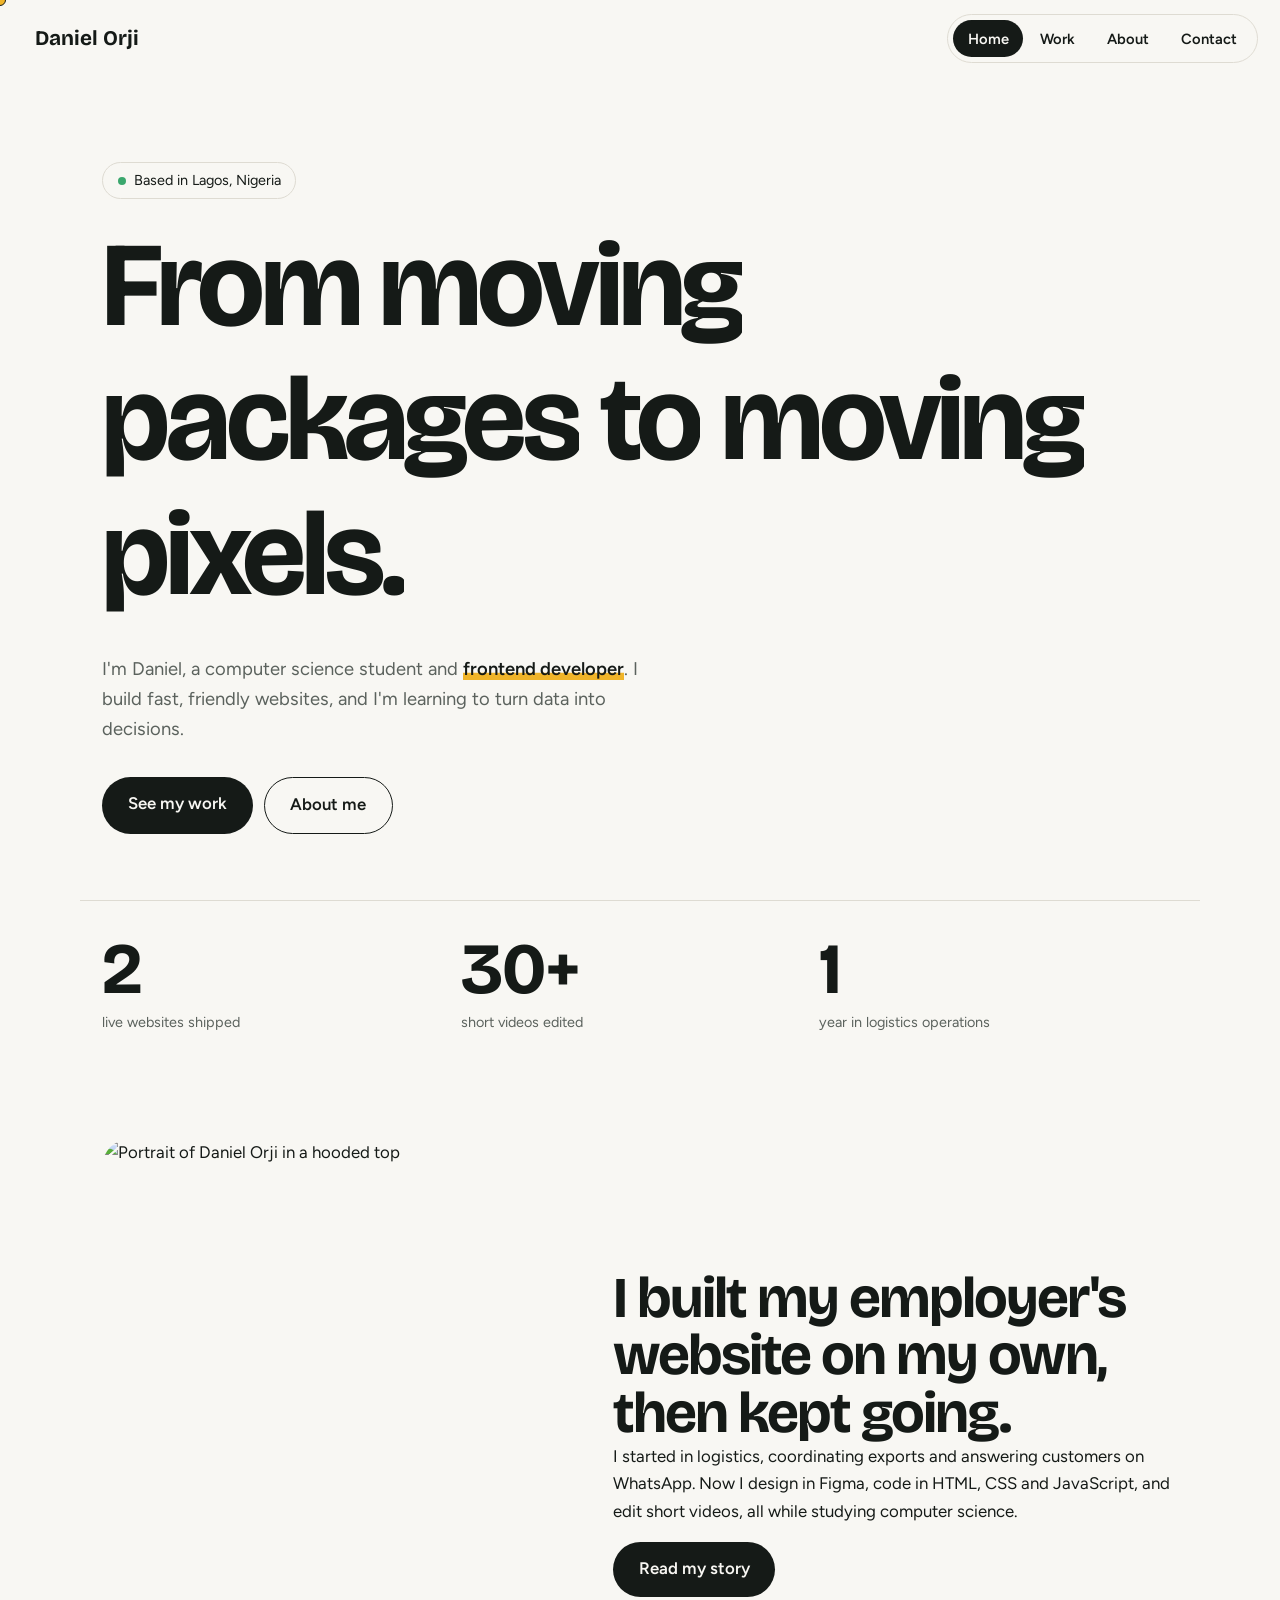
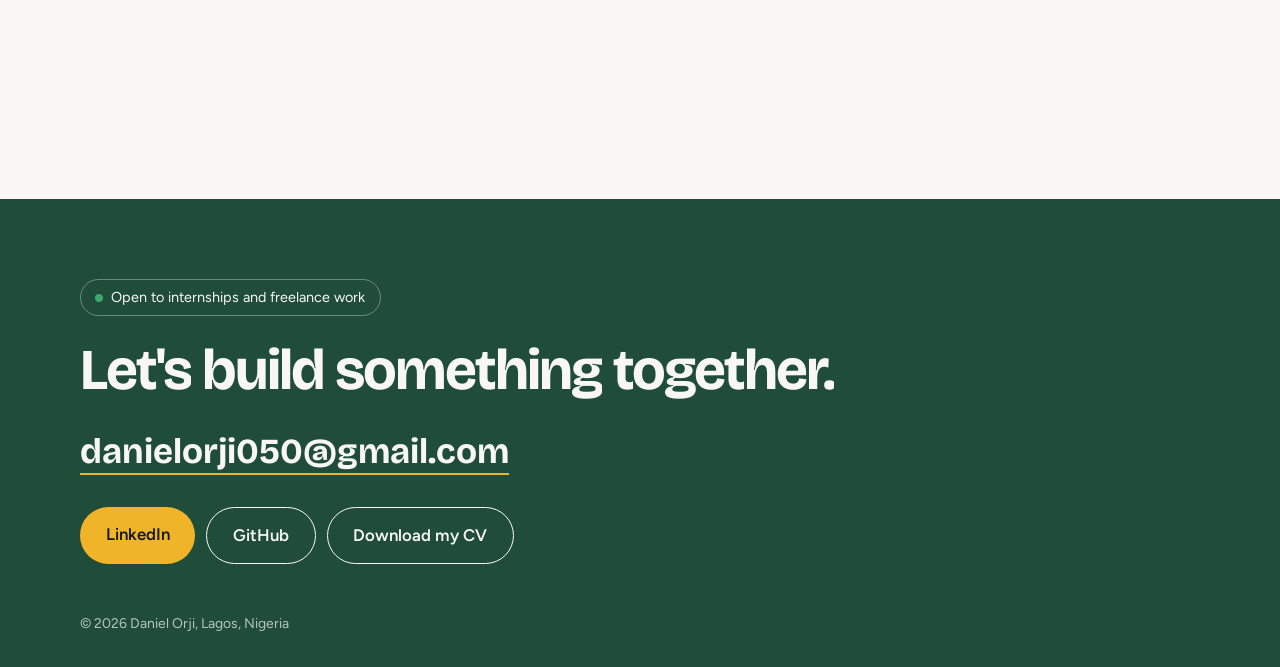
==== index.html @ 98af210e "Add files via upload" ====
<!DOCTYPE html><html lang="en"><head><meta charset="utf-8"><meta name="viewport" content="width=device-width,initial-scale=1"><title>Daniel Orji | Frontend developer in Lagos</title><meta name="description" content="Daniel Orji, frontend developer and computer science student in Lagos."><link rel="preconnect" href="https://fonts.googleapis.com"><link href="https://fonts.googleapis.com/css2?family=Bricolage+Grotesque:wght@700&family=Figtree:wght@400;600&display=swap" rel="stylesheet"><link rel="stylesheet" href="style.css"></head><body>
<main><header class="hero wrap"><p class="tag"><i></i>Based in Lagos, Nigeria</p>
<h1 data-split>From moving packages to moving pixels.</h1>
<p class="sub">I'm Daniel, a computer science student and <span class="rot">frontend developer</span>. I build fast, friendly websites, and I'm learning to turn data into decisions.</p>
<div class="btns"><a class="btn" href="work.html">See my work</a><a class="btn o" href="about.html">About me</a></div></header>
<section class="st"><div><b data-n="2">0</b><span>live websites shipped</span></div><div><b data-n="30" data-s="+">0</b><span>short videos edited</span></div><div><b data-n="1">0</b><span>year in logistics operations</span></div></section>
<section class="two"><div class="ph"><img src="assets/photo-a.jpg" alt="Portrait of Daniel Orji in a hooded top" loading="lazy"></div><div><h2>I built my employer's website on my own, then kept going.</h2><p>I started in logistics, coordinating exports and answering customers on WhatsApp. Now I design in Figma, code in HTML, CSS and JavaScript, and edit short videos, all while studying computer science.</p><p><a class="btn" href="about.html">Read my story</a></p></div></section></main>
<script src="main.js"></script></body></html>
---- style.css ----
/* palette: paper, ink, forest green, marigold */
:root{--bg:#f8f7f3;--ink:#151a17;--g:#1f4d3a;--y:#f0b429;--line:#dedbd2;--mut:#5b625d;--d:'Bricolage Grotesque',system-ui,sans-serif;--b:'Figtree',system-ui,sans-serif}
*{box-sizing:border-box;margin:0}
html{scroll-behavior:smooth}
body{background:var(--bg);color:var(--ink);font:400 1.05rem/1.65 var(--b);overflow-x:hidden}
a{color:inherit;text-decoration:none}
img{display:block;max-width:100%}
:focus-visible{outline:3px solid var(--y);outline-offset:3px}
.wrap{max-width:1120px;margin:auto;padding:0 1.4rem}
h1,h2,h3{font-family:var(--d);font-weight:700;letter-spacing:-.035em;line-height:1}
h1{font-size:clamp(3rem,10vw,7.5rem)}h1.m{font-size:clamp(2.4rem,6vw,4.6rem)}
h2{font-size:clamp(2rem,5vw,3.6rem)}
section{padding:4.5rem 1.4rem}
p+p{margin-top:1rem}
/* nav: floating pill like the inspiration sites */
nav{position:fixed;top:0;left:0;right:0;z-index:50;display:flex;justify-content:space-between;align-items:center;padding:.9rem 1.4rem}
.logo{font:700 1.3rem var(--d);background:var(--bg);padding:.3rem .8rem;border-radius:99px}
.logo span{display:none}
@media(min-width:600px){.logo span{display:inline}}
.links{display:flex;gap:.2rem;padding:.3rem;border:1px solid var(--line);border-radius:99px;background:var(--bg)}
.links a{padding:.4rem .9rem;border-radius:99px;font-size:.92rem;font-weight:600;transition:background .3s,color .3s}
.links a:hover{background:var(--y)}.links a.on{background:var(--ink);color:var(--bg)}
.pb{position:fixed;top:0;left:0;height:3px;background:var(--y);z-index:60}
.cur{position:fixed;width:12px;height:12px;border-radius:50%;background:var(--y);border:1.5px solid var(--ink);transform:translate(-50%,-50%);pointer-events:none;z-index:99;transition:width .25s,height .25s,opacity .25s}
.cur.h{width:56px;height:56px;opacity:.45}
@media(hover:none){.cur{display:none}}
/* page curtain */
.cv{position:fixed;inset:0;background:var(--g);z-index:100;pointer-events:none;transition:transform .7s cubic-bezier(.7,0,.2,1)}
.cv.out{transform:translateY(-100%)}
/* word-by-word headline reveal */
.w{display:inline-block;overflow:hidden;vertical-align:top;padding-bottom:.12em}
.w>span{display:inline-block;transform:translateY(110%);transition:transform .9s cubic-bezier(.2,.8,.2,1);transition-delay:calc(var(--i)*80ms + .5s)}
.in .w>span{transform:none}
.hero{min-height:100svh;display:flex;flex-direction:column;justify-content:center;align-items:flex-start;padding-top:6rem}
.tag{display:inline-flex;align-items:center;gap:.5rem;border:1px solid var(--line);padding:.35rem .9rem;border-radius:99px;font-size:.9rem;margin-bottom:1.6rem}
.tag i{width:8px;height:8px;border-radius:50%;background:#3aa76d;animation:p 2s infinite}
@keyframes p{50%{opacity:.3;transform:scale(1.7)}}
.sub{max-width:36rem;color:var(--mut);font-size:1.15rem;margin:1.6rem 0 2rem}
.rot{color:var(--ink);font-weight:600;box-shadow:inset 0 -.4em var(--y);transition:opacity .35s}
.btns{display:flex;flex-wrap:wrap;gap:.7rem}
.btn{display:inline-block;padding:.85rem 1.6rem;border-radius:99px;background:var(--ink);color:var(--bg);font-weight:600;transition:background .3s,color .3s,transform .2s}
.btn:hover{background:var(--y);color:var(--ink)}
.btn.o{background:none;color:inherit;border:1.5px solid currentColor}
.st{display:grid;grid-template-columns:repeat(3,1fr);max-width:1120px;margin:auto;border-top:1px solid var(--line);padding-block:2rem}
.st b{font:700 clamp(2.2rem,7vw,4.5rem)/1 var(--d)}
.st span{display:block;color:var(--mut);font-size:.9rem;margin-top:.4rem}
.two{display:grid;gap:2.5rem;align-items:center;max-width:1120px;margin:auto}
@media(min-width:800px){.two{grid-template-columns:1fr 1.2fr}}
.ph{border-radius:28px 28px 120px 28px;overflow:hidden;transition:transform .2s}
.ph img{width:100%;aspect-ratio:4/5;object-fit:cover}
/* work page: pinned horizontal track on desktop, plain stack on mobile */
.track{display:flex;flex-direction:column;gap:3rem;padding:6rem 1.4rem 3rem}
.pj{flex:none}
.shot{position:relative;aspect-ratio:16/10;border-radius:16px;overflow:hidden;border:1px solid var(--ink);background:#fff;box-shadow:12px 12px 0 var(--g)}
.bar{height:30px;background:var(--bg);border-bottom:1px solid var(--ink);display:flex;gap:6px;align-items:center;padding:0 12px}
.bar i{width:9px;height:9px;border-radius:50%;background:var(--ink)}.bar i:first-child{background:var(--y)}
.view{position:absolute;inset:30px 0 0;overflow:hidden}
.view iframe{width:1280px;height:800px;border:0;transform-origin:0 0;pointer-events:none}
.ov{position:absolute;inset:0;z-index:2}
.pj h3{font-size:1.8rem;margin:1.6rem 0 .5rem}.pj p{color:var(--mut);max-width:34rem}
.intro{display:flex;flex-direction:column;justify-content:center}
@media(min-width:900px){
.stick{position:sticky;top:0;height:100svh;overflow:hidden;display:flex;align-items:center}
.track{flex-direction:row;width:max-content;gap:5rem;padding:0 8vw;align-items:center;will-change:transform}
.pj{flex:0 0 min(70vw,860px,calc((100svh - 16rem)*1.6))}.intro{flex-basis:min(45vw,520px)}}
/* about page */
.tl{border-left:2px solid var(--ink);padding-left:1.6rem;margin-top:2rem}
.tl div{position:relative;padding-bottom:1.8rem}
.tl div:before{content:"";position:absolute;left:calc(-1.6rem - 7px);top:.45rem;width:12px;height:12px;border-radius:50%;background:var(--y);border:2px solid var(--ink)}
.tl b{display:block;font:700 1.15rem var(--d)}.tl span{color:var(--mut)}
.chips{display:flex;flex-wrap:wrap;gap:.5rem;margin:.8rem 0 2rem}
.chips span{border:1.5px solid var(--ink);padding:.35rem .95rem;border-radius:99px;font-size:.92rem;font-weight:600;transition:background .3s,transform .3s}
.chips span:hover{background:var(--y);transform:translateY(-4px)}
.chips small{color:var(--mut);font-weight:400;margin-left:.3rem}
/* footer doubles as the contact section */
footer{background:var(--g);color:var(--bg);padding:5rem 1.4rem 2rem}
footer .wrap{padding:0}
footer .tag{border-color:#fff5}
footer .btn{background:var(--y);color:var(--ink)}footer .btn:hover{background:var(--bg)}footer .btn.o{background:none;color:var(--bg)}
.mail{display:block;font:700 clamp(1.2rem,4vw,2.2rem) var(--d);margin:1.5rem 0 2rem;border-bottom:2px solid var(--y);width:fit-content}
footer small{display:block;margin-top:3rem;opacity:.7}
@media(prefers-reduced-motion:reduce){*{animation:none!important;transition:none!important}}
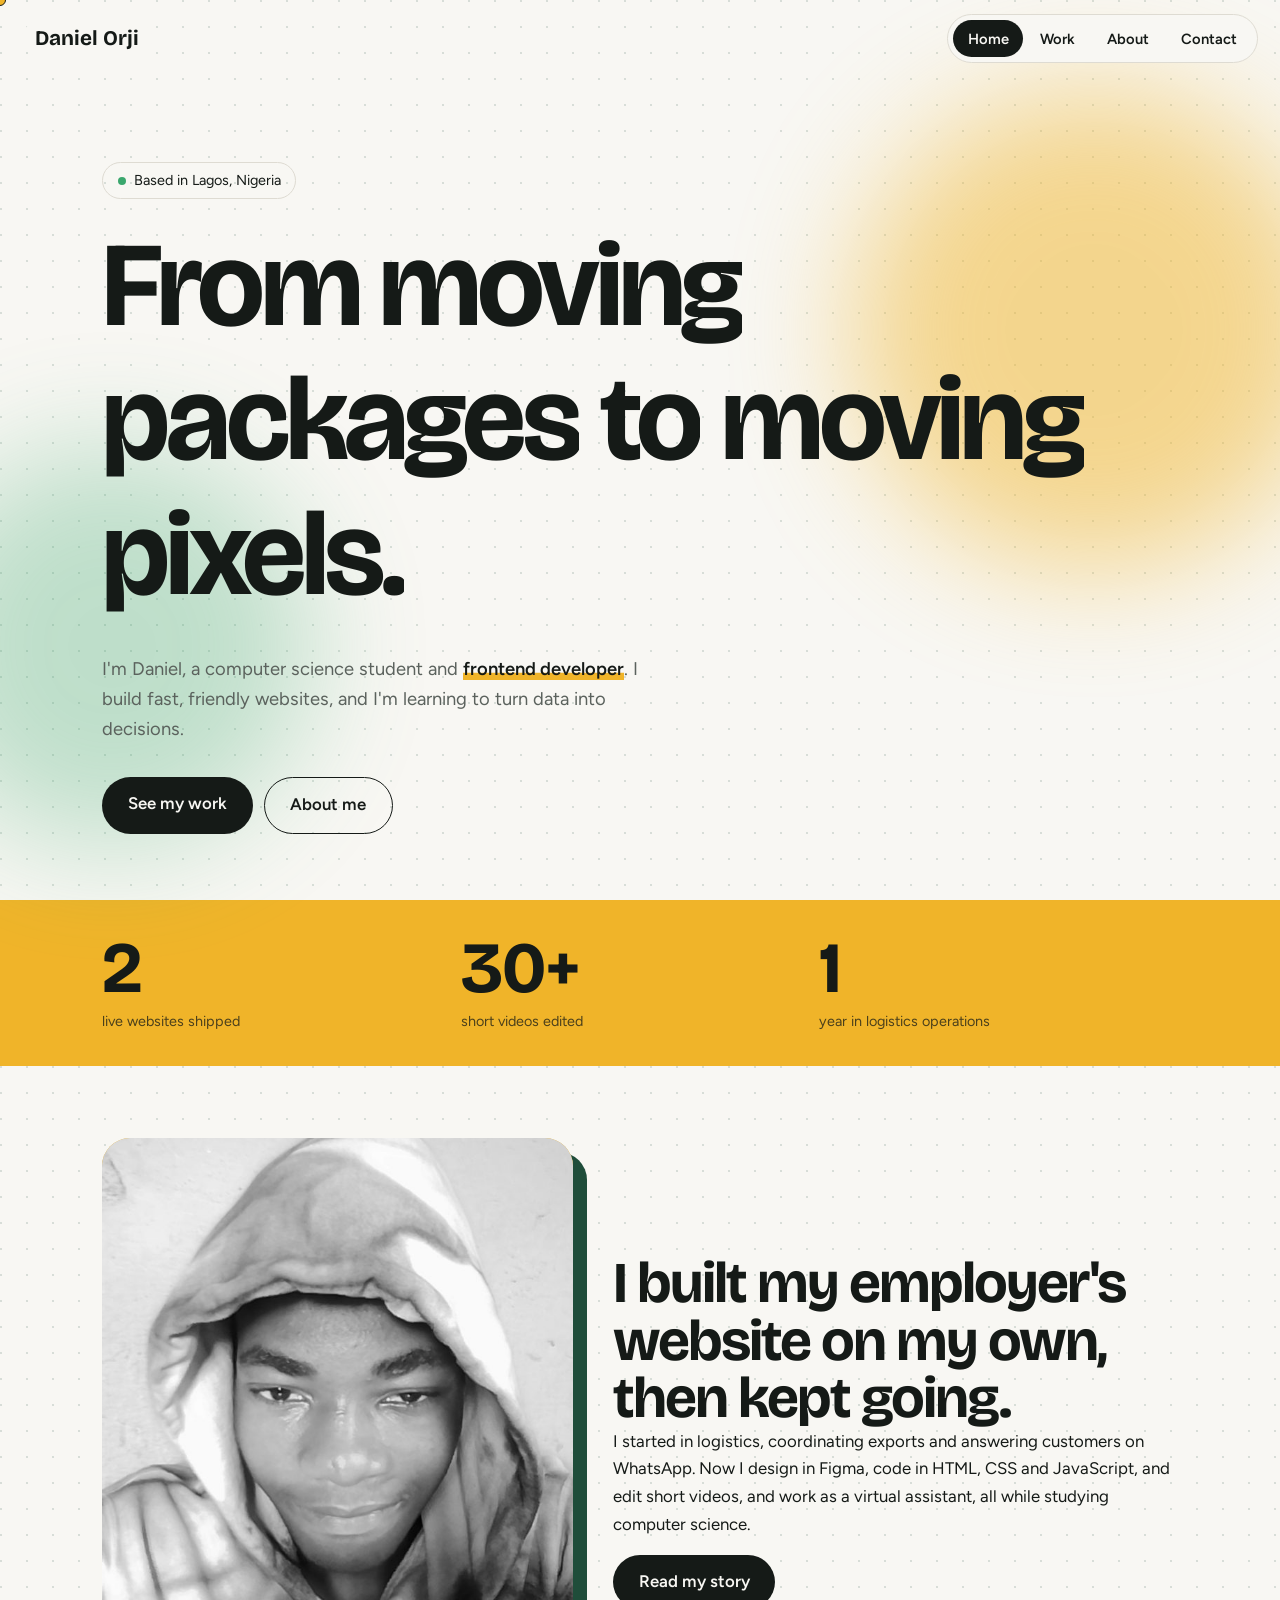
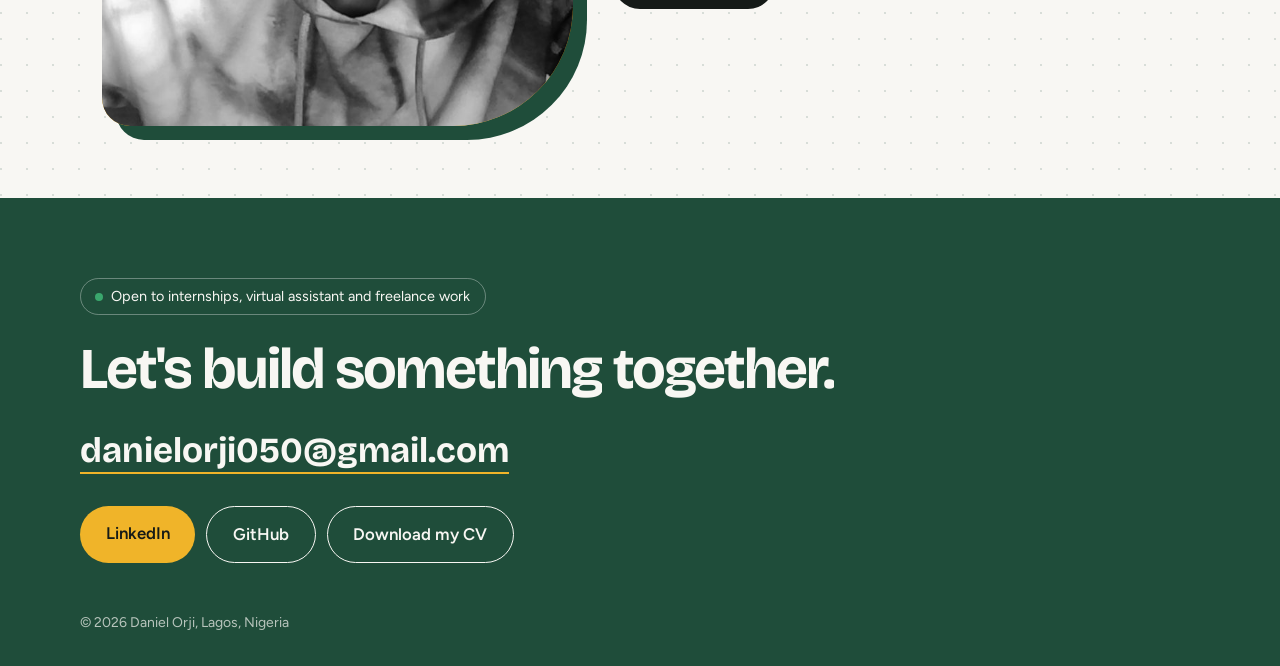
==== commit 96f70467: "Add files via upload" ====
--- a/index.html
+++ b/index.html
@@ -4,5 +4,5 @@
 <p class="sub">I'm Daniel, a computer science student and <span class="rot">frontend developer</span>. I build fast, friendly websites, and I'm learning to turn data into decisions.</p>
 <div class="btns"><a class="btn" href="work.html">See my work</a><a class="btn o" href="about.html">About me</a></div></header>
 <section class="st"><div><b data-n="2">0</b><span>live websites shipped</span></div><div><b data-n="30" data-s="+">0</b><span>short videos edited</span></div><div><b data-n="1">0</b><span>year in logistics operations</span></div></section>
-<section class="two"><div class="ph"><img src="assets/photo-a.jpg" alt="Portrait of Daniel Orji in a hooded top" loading="lazy"></div><div><h2>I built my employer's website on my own, then kept going.</h2><p>I started in logistics, coordinating exports and answering customers on WhatsApp. Now I design in Figma, code in HTML, CSS and JavaScript, and edit short videos, all while studying computer science.</p><p><a class="btn" href="about.html">Read my story</a></p></div></section></main>
+<section class="two"><div class="ph"><img src="assets/photo-a.jpg" alt="Portrait of Daniel Orji in a hooded top" loading="lazy"></div><div><h2>I built my employer's website on my own, then kept going.</h2><p>I started in logistics, coordinating exports and answering customers on WhatsApp. Now I design in Figma, code in HTML, CSS and JavaScript, and edit short videos, and work as a virtual assistant, all while studying computer science.</p><p><a class="btn" href="about.html">Read my story</a></p></div></section></main>
 <script src="main.js"></script></body></html>
--- a/style.css
+++ b/style.css
@@ -80,3 +80,27 @@
 .mail{display:block;font:700 clamp(1.2rem,4vw,2.2rem) var(--d);margin:1.5rem 0 2rem;border-bottom:2px solid var(--y);width:fit-content}
 footer small{display:block;margin-top:3rem;opacity:.7}
 @media(prefers-reduced-motion:reduce){*{animation:none!important;transition:none!important}}
+/* ---- v2: colour and depth ---- */
+body{background-color:var(--bg);background-image:radial-gradient(circle at 1px 1px,#1f4d3a26 1px,transparent 0);background-size:26px 26px} /* faint dot grid over the paper colour */
+.hero{position:relative;isolation:isolate} /* isolate keeps the blobs behind the text but above the page */
+.hero:before,.hero:after{content:"";position:absolute;z-index:-1;border-radius:50%;filter:blur(60px);animation:fl 10s ease-in-out infinite alternate} /* two soft glowing blobs that drift */
+.hero:before{width:min(60vw,480px);aspect-ratio:1;background:var(--y);opacity:.5;top:10%;right:-12%}
+.hero:after{width:min(50vw,400px);aspect-ratio:1;background:#3aa76d;opacity:.3;bottom:6%;left:-15%;animation-delay:-5s}
+@keyframes fl{to{transform:translate(-6vw,5vh) scale(1.2)}}
+.st{background:var(--y);max-width:none;border:0;padding-inline:max(1.4rem,calc((100% - 1120px)/2 + 1.4rem))} /* stats become a full-width marigold band */
+.st span{color:var(--ink);opacity:.75}
+.ph{background:var(--y);box-shadow:14px 14px 0 var(--g)} /* marigold behind the photo, green offset shadow */
+.pin{background:linear-gradient(120deg,#fff0c4,var(--bg) 45%,#d9eadf)} /* work page gets a warm-to-green wash */
+.tint{background:#e3ede6;max-width:none;padding:4.5rem max(1.4rem,calc((100% - 1120px)/2 + 1.4rem))} /* full-width green-tinted band for skills */
+.chips span{background:#fff}.chips span:hover{background:var(--y)}
+/* ---- v3: roles cards and music button ---- */
+.roles{display:grid;gap:2rem;margin-top:2rem}
+@media(min-width:800px){.roles{grid-template-columns:1fr 1fr}}
+.roles>div{border:1.5px solid var(--ink);border-radius:20px;padding:1.8rem;background:#fff;box-shadow:8px 8px 0 var(--y)} /* white cards with a marigold offset shadow */
+.roles h3{margin-bottom:.8rem}.tint h3{margin-top:1.4rem}
+.mu{position:fixed;left:1.2rem;bottom:1.2rem;z-index:70;width:52px;height:52px;border-radius:50%;border:1.5px solid var(--ink);background:var(--y);display:flex;gap:4px;align-items:center;justify-content:center;cursor:pointer;transition:transform .3s}
+.mu:hover{transform:scale(1.1)}
+.mu span{width:4px;height:6px;background:var(--ink);border-radius:2px}
+.mu.on span{animation:eq .7s ease-in-out infinite alternate} /* bars bounce while music plays */
+.mu.on span:nth-child(2){animation-delay:-.3s}.mu.on span:nth-child(3){animation-delay:-.55s}
+@keyframes eq{to{height:22px}}
